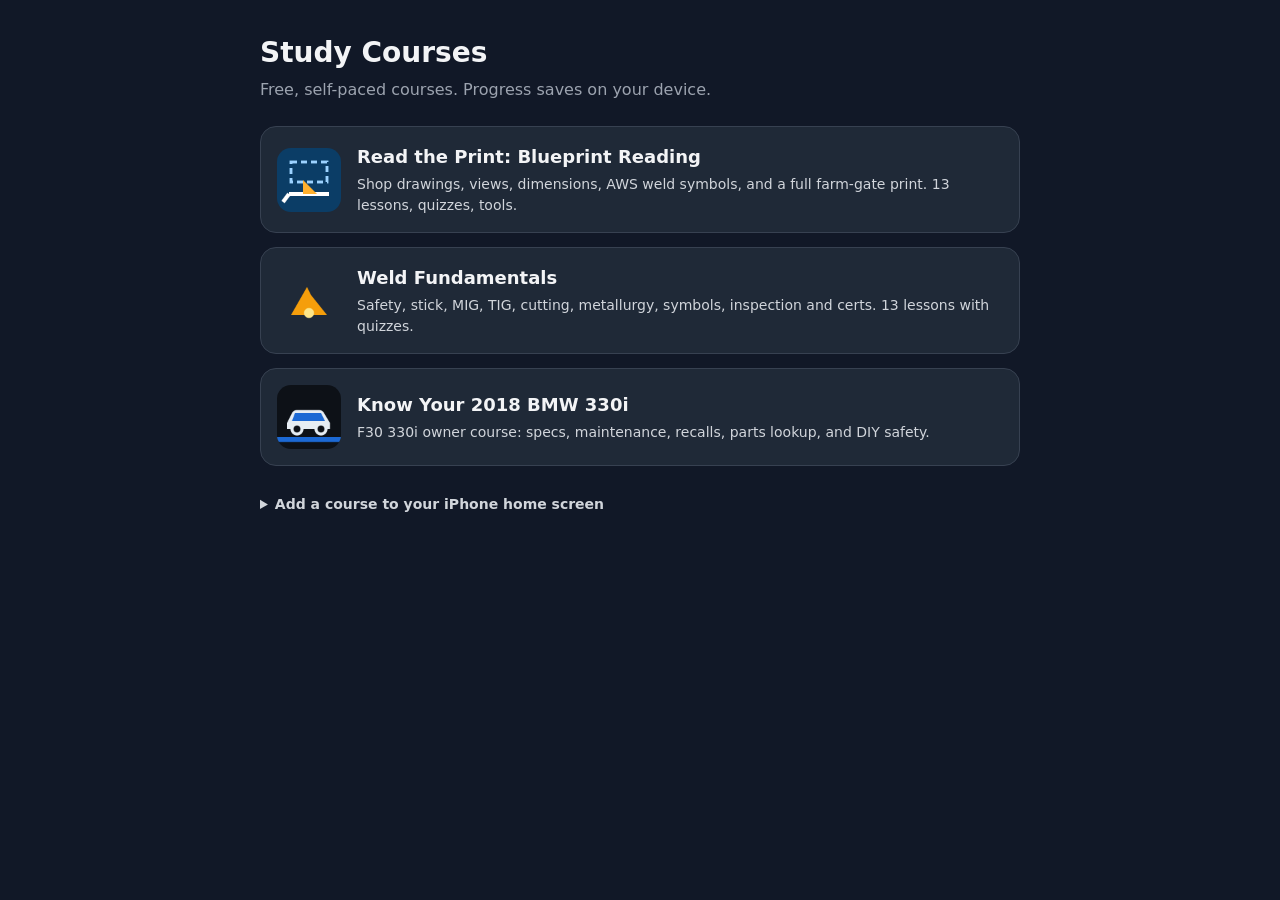
==== index.html @ ddf24e7a "Unpack site bundle" ====
<!doctype html>
<html lang="en"><head><meta charset="utf-8">
<meta name="viewport" content="width=device-width,initial-scale=1,viewport-fit=cover">
<title>Study Courses</title>
<meta name="apple-mobile-web-app-capable" content="yes">
<meta name="mobile-web-app-capable" content="yes">
<meta name="apple-mobile-web-app-title" content="Courses">
<meta name="apple-mobile-web-app-status-bar-style" content="black-translucent">
<meta name="theme-color" content="#111827">
<link rel="manifest" href="manifest.json">
<link rel="apple-touch-icon" href="icons/apple-touch-icon.png">
<link rel="icon" href="assets/icon.svg" type="image/svg+xml">
<meta name="description" content="Free self-paced study courses.">
<style>
:root{color-scheme:dark}*{box-sizing:border-box}
body{margin:0;font:16px/1.5 system-ui,-apple-system,Segoe UI,Roboto,sans-serif;background:#111827;color:#f3f4f6;padding:max(24px,env(safe-area-inset-top)) 18px 40px}
main{max-width:760px;margin:0 auto}h1{font-size:28px;margin:8px 0 4px}.sub{color:#9ca3af;margin:0 0 24px}
.tile{display:flex;gap:16px;align-items:center;background:#1f2937;border:1px solid #374151;border-radius:16px;padding:16px;margin:0 0 14px;color:inherit;text-decoration:none}
.tile:hover,.tile:focus{border-color:#f59e0b;outline:none}.tile img{border-radius:14px;flex:none}
.tile h2{font-size:18px;margin:0 0 4px}.tile p{margin:0;color:#d1d5db;font-size:14px}
details{margin-top:28px;color:#d1d5db;font-size:14px}summary{cursor:pointer;font-weight:600}
</style></head><body><main>
<h1>Study Courses</h1><p class="sub">Free, self-paced courses. Progress saves on your device.</p>
<a class="tile" href="blueprint/"><img src="blueprint/icons/icon-192.png" alt="" width="64" height="64"><div><h2>Read the Print: Blueprint Reading</h2><p>Shop drawings, views, dimensions, AWS weld symbols, and a full farm-gate print. 13 lessons, quizzes, tools.</p></div></a>
<a class="tile" href="welding/"><img src="welding/icons/icon-192.png" alt="" width="64" height="64"><div><h2>Weld Fundamentals</h2><p>Safety, stick, MIG, TIG, cutting, metallurgy, symbols, inspection and certs. 13 lessons with quizzes.</p></div></a>
<a class="tile" href="bmw-330i/"><img src="bmw-330i/icons/icon-192.png" alt="" width="64" height="64"><div><h2>Know Your 2018 BMW 330i</h2><p>F30 330i owner course: specs, maintenance, recalls, parts lookup, and DIY safety.</p></div></a>

<details><summary>Add a course to your iPhone home screen</summary>
<ol><li>Open the course in <b>Safari</b>.</li><li>Tap <b>Share</b> (square with an up arrow).</li><li>Tap <b>Add to Home Screen</b>, then <b>Add</b>.</li></ol>
<p>Add each course separately to get its own icon. Each app keeps its own progress.</p></details>
</main></body></html>
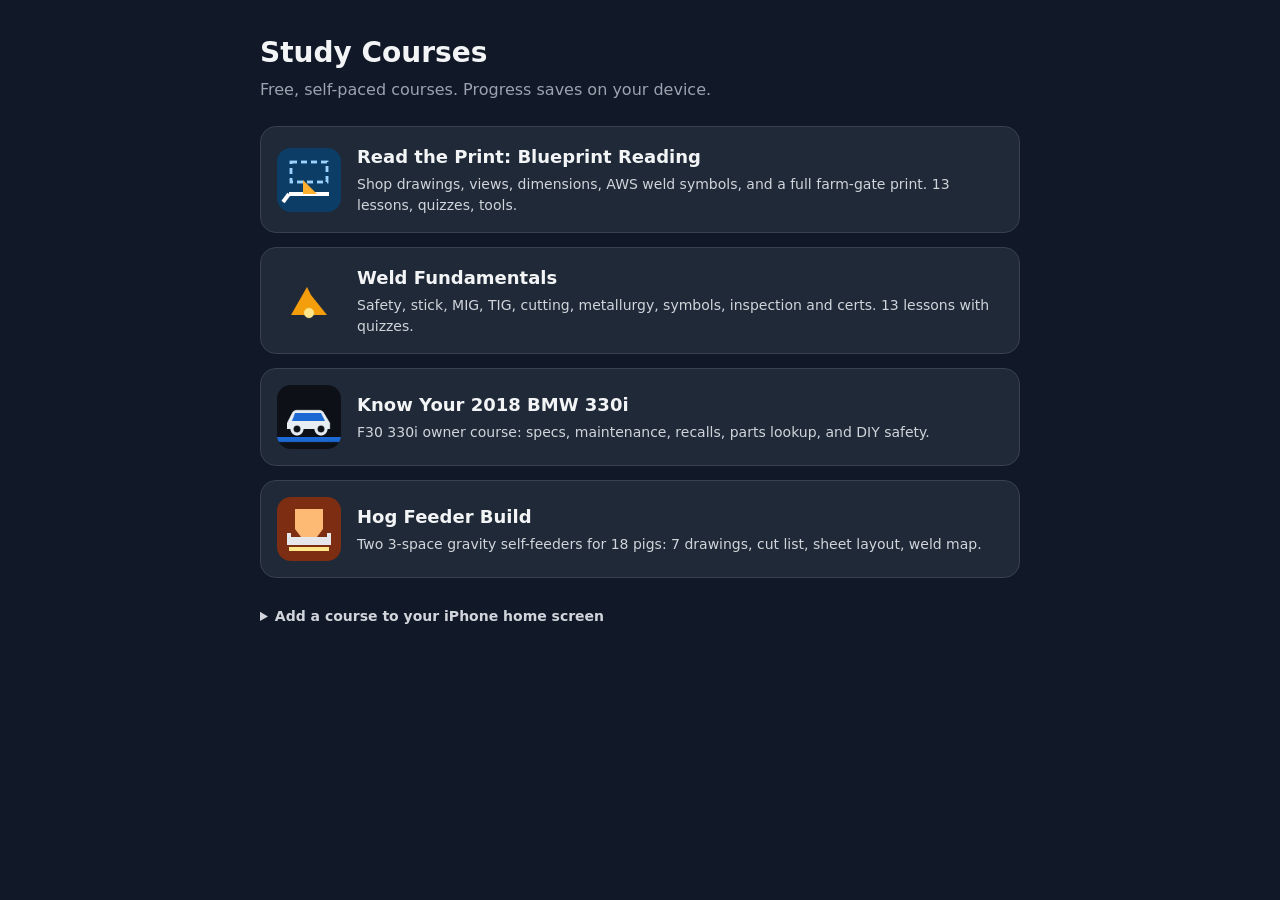
==== commit 8ad4eb04: "Unpack site bundle" ====
--- a/index.html
+++ b/index.html
@@ -24,6 +24,7 @@
 <a class="tile" href="blueprint/"><img src="blueprint/icons/icon-192.png" alt="" width="64" height="64"><div><h2>Read the Print: Blueprint Reading</h2><p>Shop drawings, views, dimensions, AWS weld symbols, and a full farm-gate print. 13 lessons, quizzes, tools.</p></div></a>
 <a class="tile" href="welding/"><img src="welding/icons/icon-192.png" alt="" width="64" height="64"><div><h2>Weld Fundamentals</h2><p>Safety, stick, MIG, TIG, cutting, metallurgy, symbols, inspection and certs. 13 lessons with quizzes.</p></div></a>
 <a class="tile" href="bmw-330i/"><img src="bmw-330i/icons/icon-192.png" alt="" width="64" height="64"><div><h2>Know Your 2018 BMW 330i</h2><p>F30 330i owner course: specs, maintenance, recalls, parts lookup, and DIY safety.</p></div></a>
+<a class="tile" href="hog-feeder/"><img src="hog-feeder/icons/icon-192.png" alt="" width="64" height="64"><div><h2>Hog Feeder Build</h2><p>Two 3-space gravity self-feeders for 18 pigs: 7 drawings, cut list, sheet layout, weld map.</p></div></a>
 
 <details><summary>Add a course to your iPhone home screen</summary>
 <ol><li>Open the course in <b>Safari</b>.</li><li>Tap <b>Share</b> (square with an up arrow).</li><li>Tap <b>Add to Home Screen</b>, then <b>Add</b>.</li></ol>
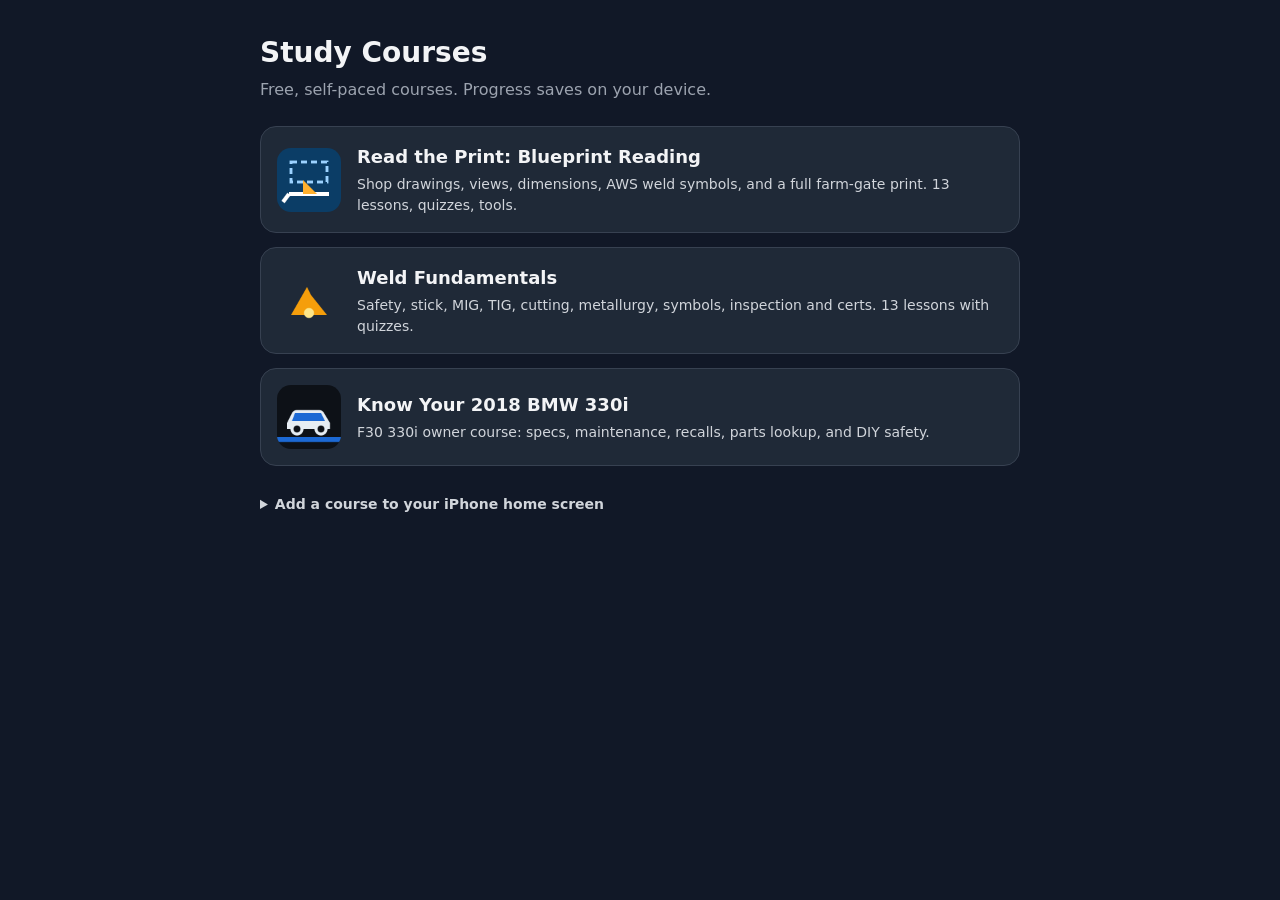
==== commit 1980492f: "Unpack site bundle" ====
--- a/index.html
+++ b/index.html
@@ -24,7 +24,6 @@
 <a class="tile" href="blueprint/"><img src="blueprint/icons/icon-192.png" alt="" width="64" height="64"><div><h2>Read the Print: Blueprint Reading</h2><p>Shop drawings, views, dimensions, AWS weld symbols, and a full farm-gate print. 13 lessons, quizzes, tools.</p></div></a>
 <a class="tile" href="welding/"><img src="welding/icons/icon-192.png" alt="" width="64" height="64"><div><h2>Weld Fundamentals</h2><p>Safety, stick, MIG, TIG, cutting, metallurgy, symbols, inspection and certs. 13 lessons with quizzes.</p></div></a>
 <a class="tile" href="bmw-330i/"><img src="bmw-330i/icons/icon-192.png" alt="" width="64" height="64"><div><h2>Know Your 2018 BMW 330i</h2><p>F30 330i owner course: specs, maintenance, recalls, parts lookup, and DIY safety.</p></div></a>
-<a class="tile" href="hog-feeder/"><img src="hog-feeder/icons/icon-192.png" alt="" width="64" height="64"><div><h2>Hog Feeder Build</h2><p>Two 3-space gravity self-feeders for 18 pigs: 7 drawings, cut list, sheet layout, weld map.</p></div></a>
 
 <details><summary>Add a course to your iPhone home screen</summary>
 <ol><li>Open the course in <b>Safari</b>.</li><li>Tap <b>Share</b> (square with an up arrow).</li><li>Tap <b>Add to Home Screen</b>, then <b>Add</b>.</li></ol>
